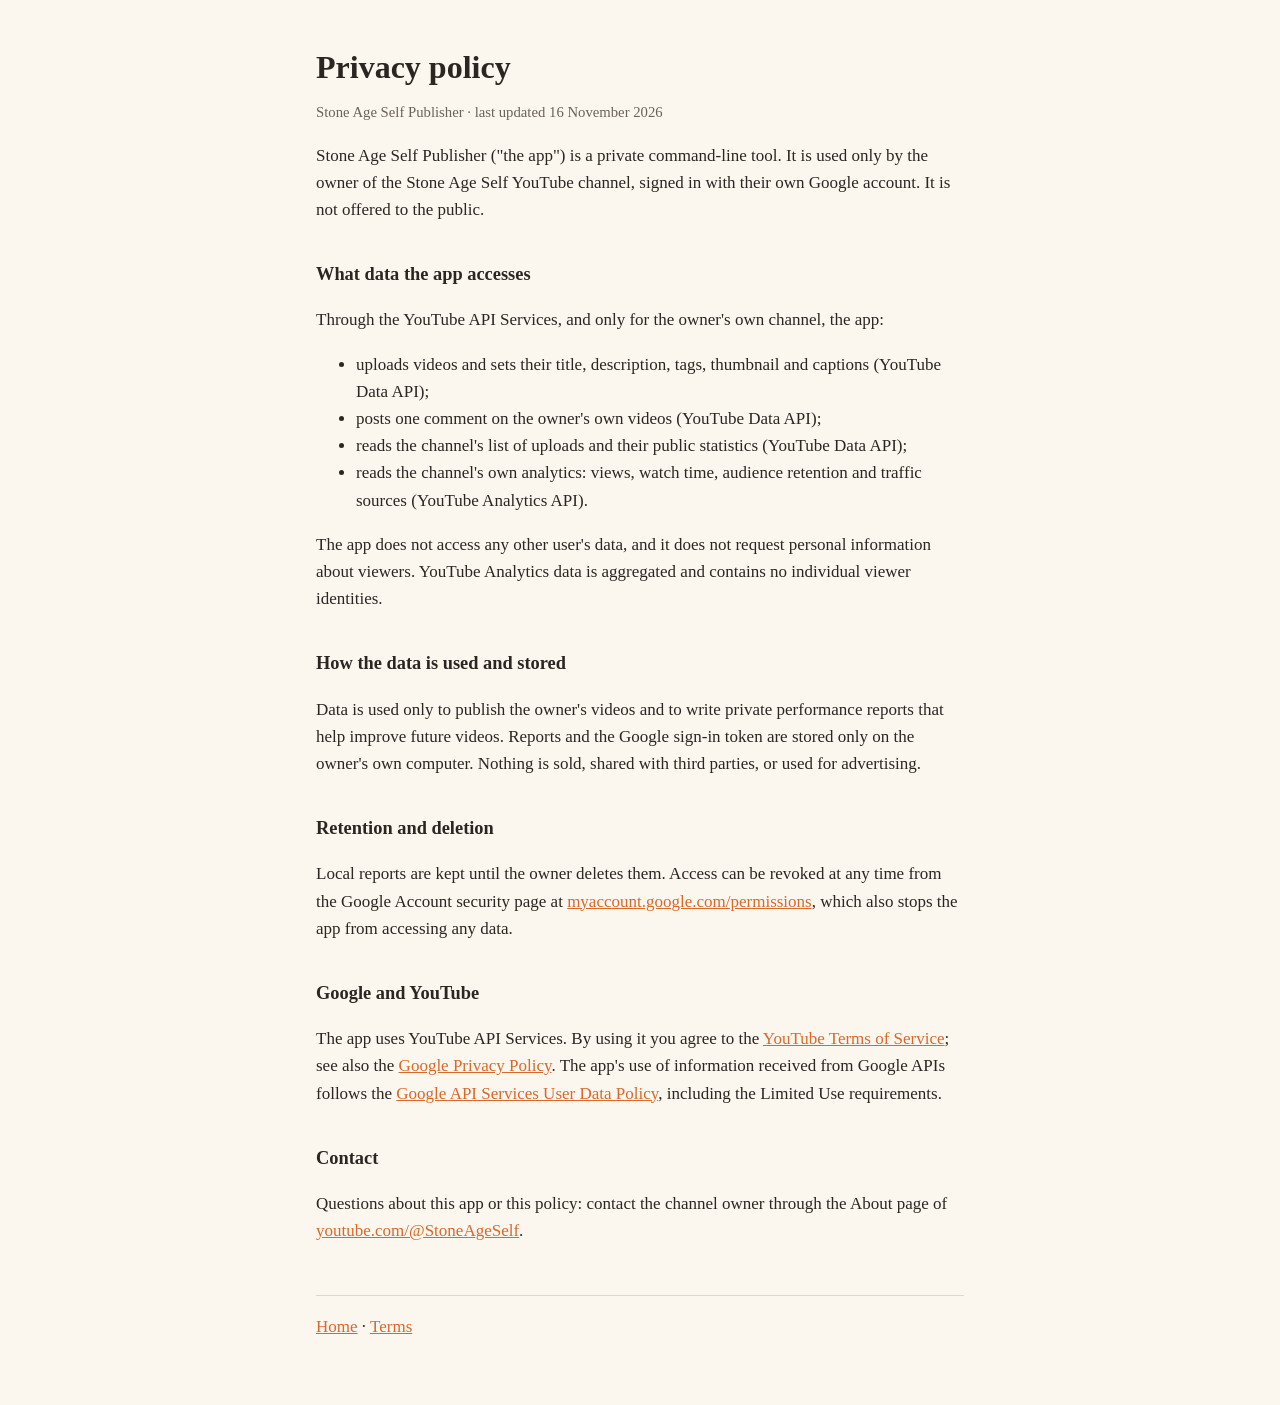
==== privacy.html @ 2873140b "Add files via upload" ====
<!doctype html><html lang="en"><head><meta charset="utf-8"><meta name="viewport" content="width=device-width,initial-scale=1">
<title>Privacy Policy</title><link rel="stylesheet" href="style.css"></head><body><main>
<h1>Privacy policy</h1>
<p class="muted">Stone Age Self Publisher · last updated 16 November 2026</p>
<p>Stone Age Self Publisher ("the app") is a private command-line tool. It is used only by the owner of the Stone Age Self YouTube channel, signed in with their own Google account. It is not offered to the public.</p>
<h2>What data the app accesses</h2>
<p>Through the YouTube API Services, and only for the owner's own channel, the app:</p>
<ul>
<li>uploads videos and sets their title, description, tags, thumbnail and captions (YouTube Data API);</li>
<li>posts one comment on the owner's own videos (YouTube Data API);</li>
<li>reads the channel's list of uploads and their public statistics (YouTube Data API);</li>
<li>reads the channel's own analytics: views, watch time, audience retention and traffic sources (YouTube Analytics API).</li>
</ul>
<p>The app does not access any other user's data, and it does not request personal information about viewers. YouTube Analytics data is aggregated and contains no individual viewer identities.</p>
<h2>How the data is used and stored</h2>
<p>Data is used only to publish the owner's videos and to write private performance reports that help improve future videos. Reports and the Google sign-in token are stored only on the owner's own computer. Nothing is sold, shared with third parties, or used for advertising.</p>
<h2>Retention and deletion</h2>
<p>Local reports are kept until the owner deletes them. Access can be revoked at any time from the Google Account security page at <a href="https://myaccount.google.com/permissions">myaccount.google.com/permissions</a>, which also stops the app from accessing any data.</p>
<h2>Google and YouTube</h2>
<p>The app uses YouTube API Services. By using it you agree to the <a href="https://www.youtube.com/t/terms">YouTube Terms of Service</a>; see also the <a href="https://policies.google.com/privacy">Google Privacy Policy</a>. The app's use of information received from Google APIs follows the <a href="https://developers.google.com/terms/api-services-user-data-policy">Google API Services User Data Policy</a>, including the Limited Use requirements.</p>
<h2>Contact</h2>
<p>Questions about this app or this policy: contact the channel owner through the About page of <a href="https://www.youtube.com/@StoneAgeSelf/about">youtube.com/@StoneAgeSelf</a>.</p>
<footer><a href="index.html">Home</a> · <a href="terms.html">Terms</a></footer>
</main></body></html>
---- style.css ----
:root{--bg:#fbf7ef;--ink:#2b2622;--muted:#6b625a;--accent:#d9682b}
@media (prefers-color-scheme:dark){:root{--bg:#1d1a17;--ink:#eee7dd;--muted:#a99f94;--accent:#f08a4b}}
*{box-sizing:border-box}body{margin:0;background:var(--bg);color:var(--ink);font:17px/1.6 Georgia,serif}
main{max-width:680px;margin:0 auto;padding:48px 16px 64px}h1{font-size:2rem;line-height:1.2;margin:0 0 .3em}
h2{font-size:1.15rem;margin:2em 0 .4em}a{color:var(--accent)}.muted{color:var(--muted);font-size:.92rem}
footer{margin-top:3em;border-top:1px solid color-mix(in srgb,var(--ink) 15%,transparent);padding-top:1em}
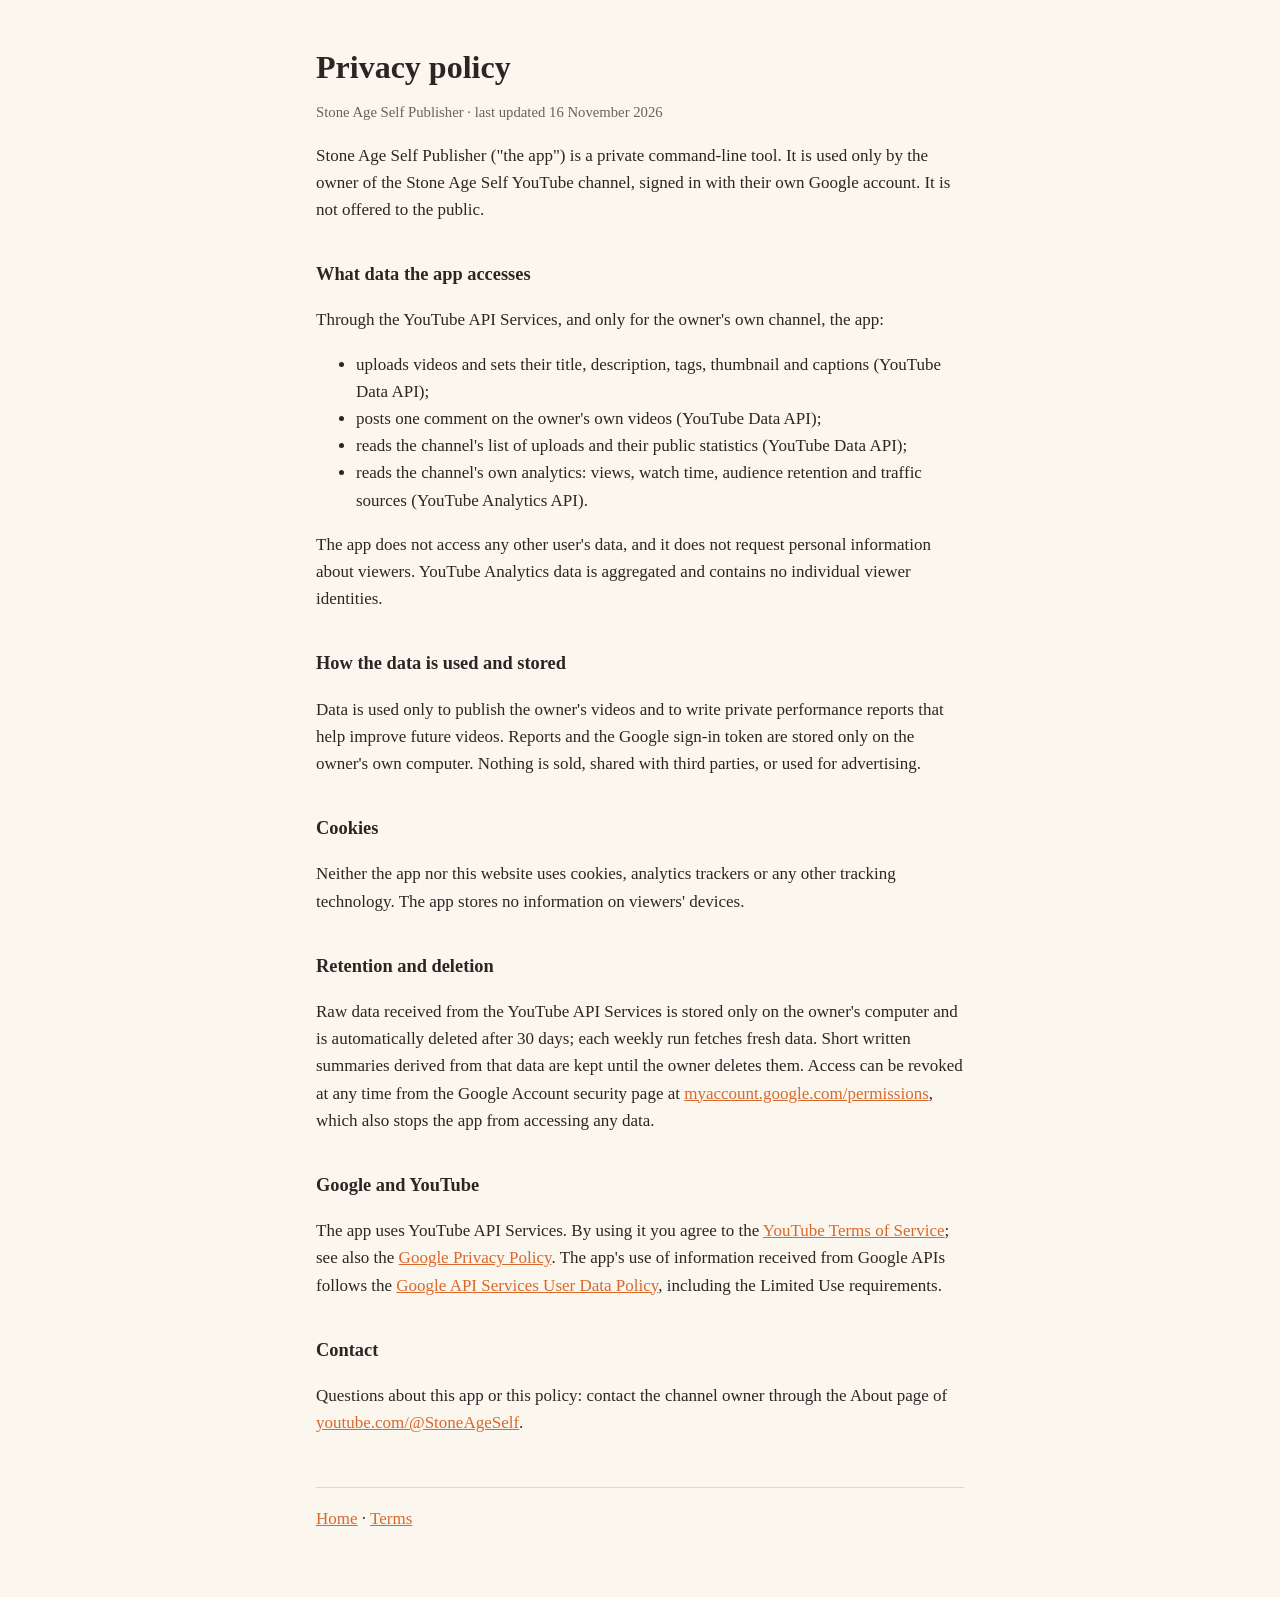
==== commit 851312b1: "Add files via upload" ====
--- a/privacy.html
+++ b/privacy.html
@@ -14,8 +14,10 @@
 <p>The app does not access any other user's data, and it does not request personal information about viewers. YouTube Analytics data is aggregated and contains no individual viewer identities.</p>
 <h2>How the data is used and stored</h2>
 <p>Data is used only to publish the owner's videos and to write private performance reports that help improve future videos. Reports and the Google sign-in token are stored only on the owner's own computer. Nothing is sold, shared with third parties, or used for advertising.</p>
+<h2>Cookies</h2>
+<p>Neither the app nor this website uses cookies, analytics trackers or any other tracking technology. The app stores no information on viewers' devices.</p>
 <h2>Retention and deletion</h2>
-<p>Local reports are kept until the owner deletes them. Access can be revoked at any time from the Google Account security page at <a href="https://myaccount.google.com/permissions">myaccount.google.com/permissions</a>, which also stops the app from accessing any data.</p>
+<p>Raw data received from the YouTube API Services is stored only on the owner's computer and is automatically deleted after 30 days; each weekly run fetches fresh data. Short written summaries derived from that data are kept until the owner deletes them. Access can be revoked at any time from the Google Account security page at <a href="https://myaccount.google.com/permissions">myaccount.google.com/permissions</a>, which also stops the app from accessing any data.</p>
 <h2>Google and YouTube</h2>
 <p>The app uses YouTube API Services. By using it you agree to the <a href="https://www.youtube.com/t/terms">YouTube Terms of Service</a>; see also the <a href="https://policies.google.com/privacy">Google Privacy Policy</a>. The app's use of information received from Google APIs follows the <a href="https://developers.google.com/terms/api-services-user-data-policy">Google API Services User Data Policy</a>, including the Limited Use requirements.</p>
 <h2>Contact</h2>
